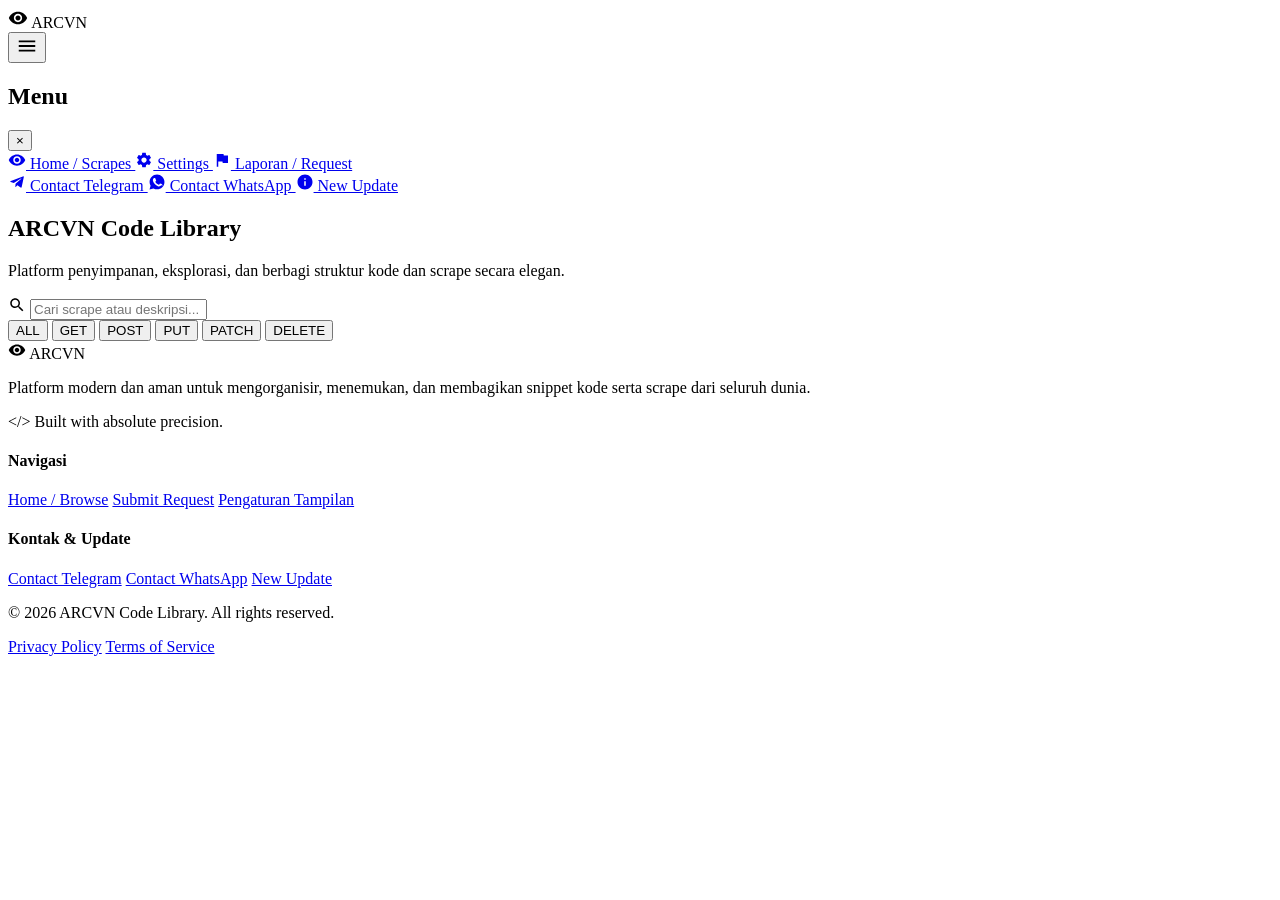
==== index.html @ c17dcb57 "Create index.html" ====
<!DOCTYPE html>
<html lang="id">
<head>
  <meta charset="UTF-8">
  <meta name="viewport" content="width=device-width, initial-scale=1.0">
  <title>ARCVN Code Library</title>
  
  <!-- Font Inter -->
  <link rel="preconnect" href="https://fonts.googleapis.com">
  <link rel="preconnect" href="https://fonts.gstatic.com" crossorigin>
  <link href="https://fonts.googleapis.com/css2?family=Inter:wght@400;500;600;700;800&display=swap" rel="stylesheet">
  
  <!-- CSS Utama -->
  <link rel="stylesheet" href="style.css">
</head>
<body>

  <!-- TOP HEADER / NAVBAR -->
  <header class="navbar">
    <div class="brand">
      <svg class="brand-icon" viewBox="0 0 24 24" width="20" height="20" fill="currentColor">
        <path d="M12 4.5C7 4.5 2.73 7.61 1 12c1.73 4.39 6 7.5 11 7.5s9.27-3.11 11-7.5c-1.73-4.39-6-7.5-11-7.5zM12 17c-2.76 0-5-2.24-5-5s2.24-5 5-5 5 2.24 5 5-2.24 5-5 5zm0-8c-1.66 0-3 1.34-3 3s1.34 3 3 3 3-1.34 3-3-1.34-3-3-3z"/>
      </svg>
      <span class="brand-title">ARCVN</span>
    </div>
    <button class="menu-toggle" id="openDrawer" aria-label="Open Menu">
      <svg viewBox="0 0 24 24" width="22" height="22" fill="currentColor">
        <path d="M3 18h18v-2H3v2zm0-5h18v-2H3v2zm0-7v2h18V6H3z"/>
      </svg>
    </button>
  </header>

  <!-- DRAWER OVERLAY & SIDEBAR MENU -->
  <div class="drawer-overlay" id="drawerOverlay"></div>
  <aside class="drawer" id="drawerMenu">
    <div class="drawer-header">
      <h2>Menu</h2>
      <button class="close-btn" id="closeDrawer">&times;</button>
    </div>
    <nav class="drawer-nav">
      <a href="index.html" class="drawer-link active">
        <svg viewBox="0 0 24 24" width="18" height="18" fill="currentColor"><path d="M12 4.5C7 4.5 2.73 7.61 1 12c1.73 4.39 6 7.5 11 7.5s9.27-3.11 11-7.5c-1.73-4.39-6-7.5-11-7.5zM12 17c-2.76 0-5-2.24-5-5s2.24-5 5-5 5 2.24 5 5-2.24 5-5 5zm0-8c-1.66 0-3 1.34-3 3s1.34 3 3 3 3-1.34 3-3-1.34-3-3-3z"/></svg>
        Home / Scrapes
      </a>
      <a href="#" class="drawer-link">
        <svg viewBox="0 0 24 24" width="18" height="18" fill="currentColor"><path d="M19.14 12.94c.04-.3.06-.61.06-.94 0-.32-.02-.64-.07-.94l2.03-1.58c.18-.14.23-.41.12-.61l-1.92-3.32c-.12-.22-.37-.29-.59-.22l-2.39.96c-.5-.38-1.03-.7-1.62-.94l-.36-2.54c-.04-.24-.24-.41-.48-.41h-3.84c-.24 0-.43.17-.47.41l-.36 2.54c-.59.24-1.13.57-1.62.94l-2.39-.96c-.22-.08-.47 0-.59.22L2.74 8.87c-.12.21-.08.47.12.61l2.03 1.58c-.05.3-.09.63-.09.94s.02.64.07.94l-2.03 1.58c-.18.14-.23.41-.12.61l1.92 3.32c.12.22.37.29.59.22l2.39-.96c.5.38 1.03.7 1.62.94l.36 2.54c.05.24.24.41.48.41h3.84c.24 0 .44-.17.47-.41l.36-2.54c.59-.24 1.13-.56 1.62-.94l2.39.96c.22.08.47 0 .59-.22l1.92-3.32c.12-.22.07-.47-.12-.61l-2.01-1.58zM12 15.5c-1.93 0-3.5-1.57-3.5-3.5s1.57-3.5 3.5-3.5 3.5 1.57 3.5 3.5-1.57 3.5-3.5 3.5z"/></svg>
        Settings
      </a>
      <a href="#" class="drawer-link">
        <svg viewBox="0 0 24 24" width="18" height="18" fill="currentColor"><path d="M14.4 6L14 4H5v17h2v-7h5.6l.4 2h7V6z"/></svg>
        Laporan / Request
      </a>

      <div class="drawer-divider"></div>

      <!-- CONTACT & UPDATE MENU -->
      <a href="https://t.me/your_telegram" target="_blank" class="drawer-link">
        <svg viewBox="0 0 24 24" width="18" height="18" fill="currentColor"><path d="M9.78 18.65l.28-4.2 7.68-6.92c.34-.31-.07-.46-.52-.19L7.74 13.3 3.64 12c-.88-.25-.89-.86.2-1.3l15.97-6.16c.73-.33 1.43.18 1.15 1.3l-2.72 12.81c-.19.91-.74 1.13-1.5.71L12.6 16.3l-1.99 1.93c-.23.23-.42.42-.83.42z"/></svg>
        Contact Telegram
      </a>
      <a href="https://wa.me/your_whatsapp" target="_blank" class="drawer-link">
        <svg viewBox="0 0 24 24" width="18" height="18" fill="currentColor"><path d="M12.04 2c-5.46 0-9.91 4.45-9.91 9.91 0 1.75.46 3.45 1.32 4.95L2.05 22l5.25-1.38c1.45.79 3.08 1.21 4.74 1.21 5.46 0 9.91-4.45 9.91-9.91 0-2.65-1.03-5.14-2.9-7.01A9.816 9.816 0 0 0 12.04 2zm5.84 14.09c-.25.7-.1.44-1.42 1.18-.87.49-2.02.82-3.32.32-3.13-1.21-5.18-4.39-5.34-4.6-.16-.21-1.28-1.7-1.28-3.24 0-1.54.8-2.3 1.09-2.61.29-.31.63-.39.84-.39.21 0 .42 0 .61.01.2.01.47-.08.73.55.27.65.91 2.23.99 2.39.08.16.13.35.03.56-.1.21-.16.34-.31.52-.16.18-.33.4-.47.54-.15.15-.31.31-.13.62.18.31.8 1.32 1.72 2.14 1.18 1.05 2.18 1.38 2.49 1.53.31.15.5.13.68-.08.18-.21.78-.91.99-1.22.21-.31.42-.26.71-.15.29.11 1.86.88 2.18 1.04.32.16.53.24.61.37.08.14.08.8-.17 1.5z"/></svg>
        Contact WhatsApp
      </a>
      
      <!-- PINDAH KE update.html -->
      <a href="update.html" class="drawer-btn-update">
        <svg viewBox="0 0 24 24" width="18" height="18" fill="currentColor"><path d="M12 2C6.48 2 2 6.48 2 12s4.48 10 10 10 10-4.48 10-10S17.52 2 12 2zm1 15h-2v-6h2v6zm0-8h-2V7h2v2z"/></svg>
        New Update
      </a>
    </nav>
  </aside>

  <!-- HERO CONTENT SECTION -->
  <main class="container">
    <section class="hero-section">
      <h1 class="hero-title">ARCVN Code Library</h1>
      <p class="hero-subtitle">
        Platform penyimpanan, eksplorasi, dan berbagi struktur kode dan scrape secara elegan.
      </p>
    </section>

    <!-- SEARCH & FILTER TABS -->
    <section class="search-filter-section">
      <div class="search-box">
        <svg class="search-icon" viewBox="0 0 24 24" width="18" height="18" fill="currentColor">
          <path d="M15.5 14h-.79l-.28-.27C15.41 12.59 16 11.11 16 9.5 16 5.91 13.09 3 9.5 3S3 5.91 3 9.5 5.91 16 9.5 16c1.61 0 3.09-.59 4.23-1.57l.27.28v.79l5 4.99L20.49 19l-4.99-5zm-6 0C7.01 14 5 11.99 5 9.5S7.01 5 9.5 5 14 7.01 14 9.5 11.99 14 9.5 14z"/>
        </svg>
        <input type="text" id="searchInput" placeholder="Cari scrape atau deskripsi..." autocomplete="off">
      </div>

      <!-- METHOD FILTER TABS -->
      <div class="filter-tabs" id="filterTabs">
        <button class="tab-btn active" data-method="ALL">ALL</button>
        <button class="tab-btn" data-method="GET">GET</button>
        <button class="tab-btn" data-method="POST">POST</button>
        <button class="tab-btn" data-method="PUT">PUT</button>
        <button class="tab-btn" data-method="PATCH">PATCH</button>
        <button class="tab-btn" data-method="DELETE">DELETE</button>
      </div>
    </section>

    <!-- CARD LIST CONTAINER -->
    <section class="cards-grid" id="cardsContainer">
      <!-- Kartu akan dimasukkan secara otomatis dari buttons.js -->
    </section>
  </main>

  <!-- FOOTER -->
  <footer class="footer">
    <div class="footer-brand">
      <svg viewBox="0 0 24 24" width="18" height="18" fill="currentColor"><path d="M12 4.5C7 4.5 2.73 7.61 1 12c1.73 4.39 6 7.5 11 7.5s9.27-3.11 11-7.5c-1.73-4.39-6-7.5-11-7.5zM12 17c-2.76 0-5-2.24-5-5s2.24-5 5-5 5 2.24 5 5-2.24 5-5 5zm0-8c-1.66 0-3 1.34-3 3s1.34 3 3 3 3-1.34 3-3-1.34-3-3-3z"/></svg>
      <span>ARCVN</span>
    </div>
    <p class="footer-desc">Platform modern dan aman untuk mengorganisir, menemukan, dan membagikan snippet kode serta scrape dari seluruh dunia.</p>
    <p class="footer-credit">&lt;/&gt; Built with absolute precision.</p>

    <div class="footer-links-group">
      <h4>Navigasi</h4>
      <a href="index.html">Home / Browse</a>
      <a href="#">Submit Request</a>
      <a href="#">Pengaturan Tampilan</a>
    </div>

    <div class="footer-links-group">
      <h4>Kontak & Update</h4>
      <a href="https://t.me/your_telegram" target="_blank">Contact Telegram</a>
      <a href="https://wa.me/your_whatsapp" target="_blank">Contact WhatsApp</a>
      <a href="update.html">New Update</a>
    </div>

    <div class="footer-bottom">
      <p>&copy; 2026 ARCVN Code Library. All rights reserved.</p>
      <div class="legal-links">
        <a href="#">Privacy Policy</a>
        <a href="#">Terms of Service</a>
      </div>
    </div>
  </footer>

  <!-- SCRIPT JAVASCRIPT & DATA -->
  <script src="buttons.js"></script>
  <script src="index.js"></script>
</body>
</html>
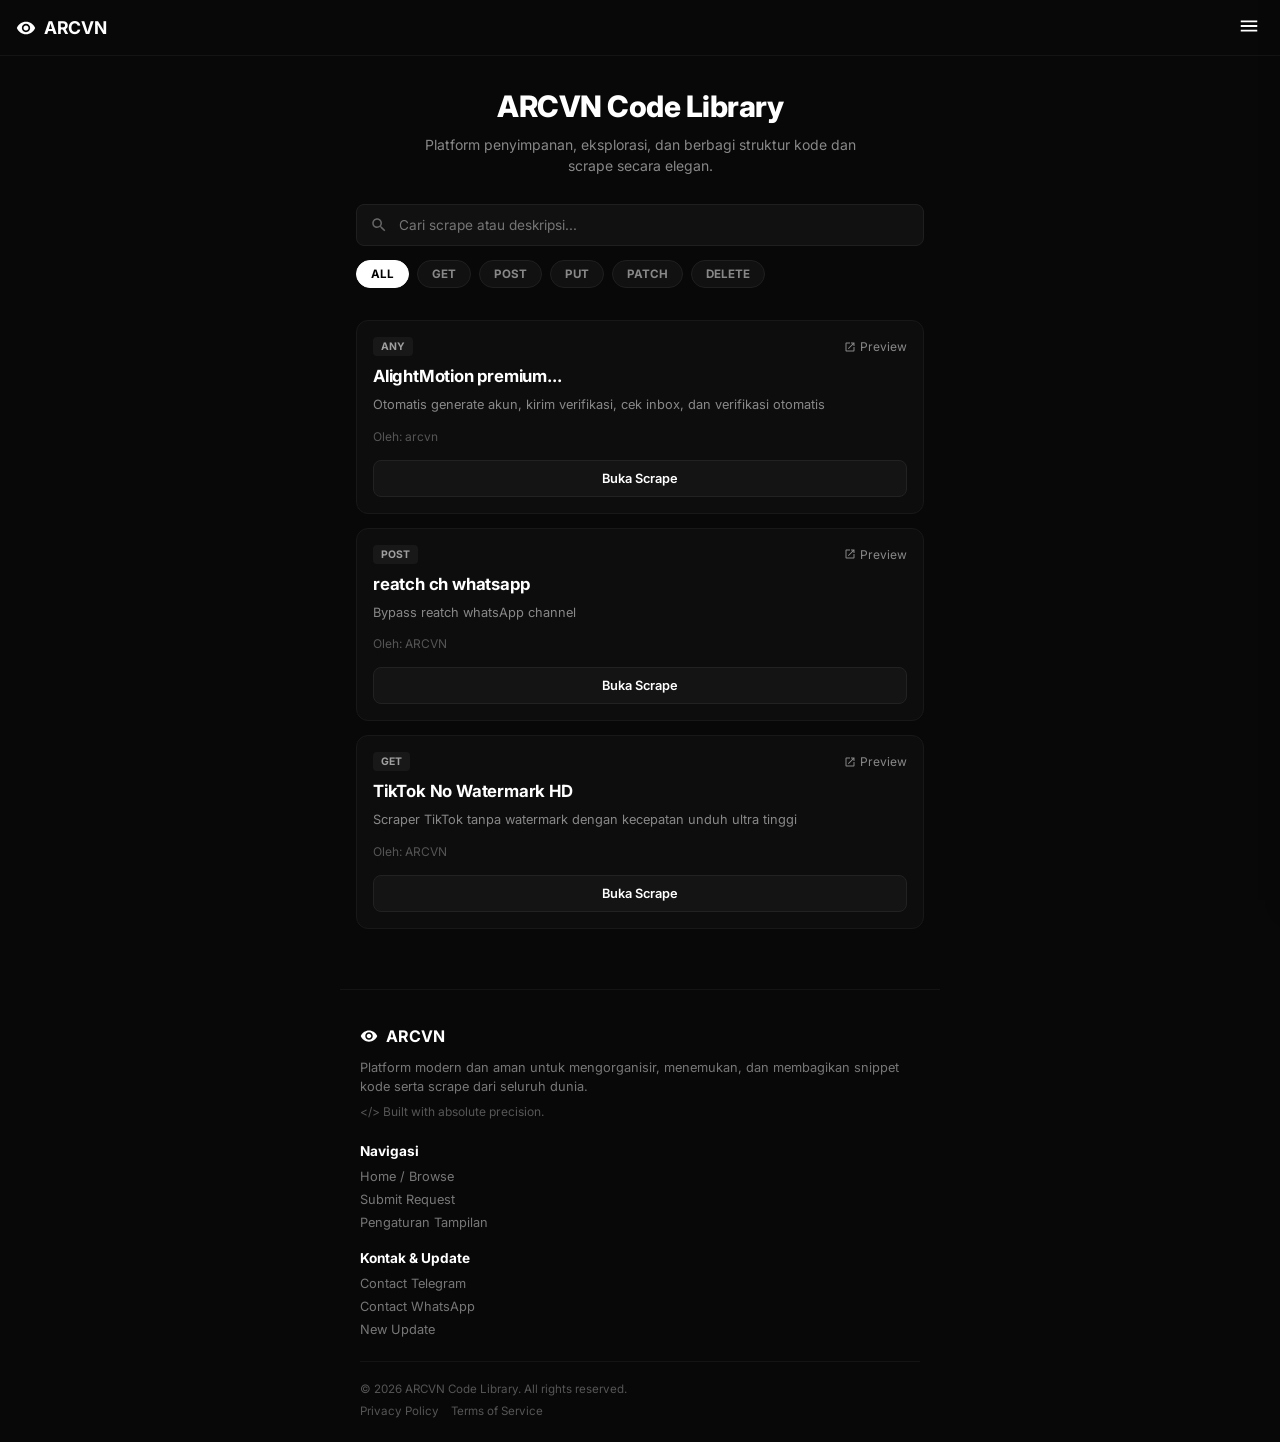
==== commit 59935e7c: "arcvn anjaj" ====
--- a/index.html
+++ b/index.html
@@ -124,8 +124,8 @@
 
     <div class="footer-links-group">
       <h4>Kontak & Update</h4>
-      <a href="https://t.me/your_telegram" target="_blank">Contact Telegram</a>
-      <a href="https://wa.me/your_whatsapp" target="_blank">Contact WhatsApp</a>
+      <a href="https://t.me/arcvn2" target="_blank">Contact Telegram</a>
+      <a href="https://wa.me/fck" target="_blank">Contact WhatsApp</a>
       <a href="update.html">New Update</a>
     </div>
 
--- a/style.css
+++ b/style.css
@@ -0,0 +1,427 @@
+/* ==========================================
+   GLOBAL RESET & FONTS
+   ========================================== */
+* {
+  margin: 0;
+  padding: 0;
+  box-sizing: border-box;
+  font-family: 'Inter', sans-serif;
+  -webkit-tap-highlight-color: transparent;
+}
+
+body {
+  background-color: #080808;
+  color: #ffffff;
+  min-height: 100vh;
+  display: flex;
+  flex-direction: column;
+}
+
+/* ==========================================
+   NAVBAR
+   ========================================== */
+.navbar {
+  height: 56px;
+  background-color: #080808;
+  display: flex;
+  justify-content: space-between;
+  align-items: center;
+  padding: 0 16px;
+  position: sticky;
+  top: 0;
+  z-index: 100;
+  border-bottom: 1px solid #141414;
+}
+
+.brand {
+  display: flex;
+  align-items: center;
+  gap: 8px;
+  font-weight: 700;
+  font-size: 1.1rem;
+  letter-spacing: -0.3px;
+}
+
+.menu-toggle {
+  background: transparent;
+  border: none;
+  color: #ffffff;
+  cursor: pointer;
+  padding: 4px;
+}
+
+/* ==========================================
+   DRAWER / SIDEBAR POP-UP
+   ========================================== */
+.drawer-overlay {
+  position: fixed;
+  inset: 0;
+  background: rgba(0, 0, 0, 0.6);
+  backdrop-filter: blur(4px);
+  opacity: 0;
+  visibility: hidden;
+  transition: all 0.25s ease;
+  z-index: 200;
+}
+
+.drawer-overlay.active {
+  opacity: 1;
+  visibility: visible;
+}
+
+.drawer {
+  position: fixed;
+  top: 0;
+  right: -300px;
+  width: 280px;
+  height: 100%;
+  background: #0d0d0d;
+  z-index: 201;
+  transition: right 0.3s cubic-bezier(0.4, 0, 0.2, 1);
+  padding: 20px;
+  display: flex;
+  flex-direction: column;
+  box-shadow: -5px 0 25px rgba(0, 0, 0, 0.8);
+}
+
+.drawer.active {
+  right: 0;
+}
+
+.drawer-header {
+  display: flex;
+  justify-content: space-between;
+  align-items: center;
+  margin-bottom: 24px;
+}
+
+.drawer-header h2 {
+  font-size: 1rem;
+  font-weight: 700;
+}
+
+.close-btn {
+  background: transparent;
+  border: none;
+  color: #888;
+  font-size: 1.5rem;
+  cursor: pointer;
+}
+
+.drawer-nav {
+  display: flex;
+  flex-direction: column;
+  gap: 12px;
+}
+
+.drawer-link {
+  display: flex;
+  align-items: center;
+  gap: 12px;
+  color: #a0a0a0;
+  text-decoration: none;
+  font-size: 0.875rem;
+  font-weight: 500;
+  padding: 8px 0;
+  transition: color 0.2s;
+}
+
+.drawer-link:hover, .drawer-link.active {
+  color: #ffffff;
+}
+
+.drawer-divider {
+  height: 1px;
+  background: #1c1c1c;
+  margin: 12px 0;
+}
+
+.drawer-btn-update {
+  display: flex;
+  align-items: center;
+  justify-content: center;
+  gap: 8px;
+  background: #ffffff;
+  color: #000000;
+  text-decoration: none;
+  padding: 10px;
+  border-radius: 8px;
+  font-weight: 600;
+  font-size: 0.875rem;
+  margin-top: 8px;
+  transition: opacity 0.2s;
+}
+
+.drawer-btn-update:hover {
+  opacity: 0.9;
+}
+
+/* ==========================================
+   MAIN HERO
+   ========================================== */
+.container {
+  max-width: 600px;
+  width: 100%;
+  margin: 0 auto;
+  padding: 32px 16px 20px 16px;
+  flex: 1;
+}
+
+.hero-section {
+  text-align: center;
+  margin-bottom: 28px;
+}
+
+.hero-title {
+  font-size: 1.85rem;
+  font-weight: 800;
+  letter-spacing: -0.5px;
+  margin-bottom: 10px;
+}
+
+.hero-subtitle {
+  font-size: 0.875rem;
+  color: #888888;
+  line-height: 1.5;
+  max-width: 440px;
+  margin: 0 auto;
+}
+
+/* ==========================================
+   SEARCH & FILTERS
+   ========================================== */
+.search-filter-section {
+  margin-bottom: 24px;
+}
+
+.search-box {
+  position: relative;
+  margin-bottom: 14px;
+}
+
+.search-icon {
+  position: absolute;
+  left: 14px;
+  top: 50%;
+  transform: translateY(-50%);
+  color: #666;
+}
+
+.search-box input {
+  width: 100%;
+  padding: 12px 14px 12px 42px;
+  background: #111111;
+  border: 1px solid #1f1f1f;
+  border-radius: 8px;
+  color: #ffffff;
+  font-size: 0.85rem;
+  outline: none;
+  transition: border 0.2s;
+}
+
+.search-box input:focus {
+  border-color: #333333;
+}
+
+/* Horizontal Filter Tabs */
+.filter-tabs {
+  display: flex;
+  gap: 8px;
+  overflow-x: auto;
+  padding-bottom: 8px;
+  scrollbar-width: none;
+}
+
+.filter-tabs::-webkit-scrollbar {
+  display: none;
+}
+
+.tab-btn {
+  background: #111111;
+  border: 1px solid #1f1f1f;
+  color: #888888;
+  padding: 6px 14px;
+  border-radius: 20px;
+  font-size: 0.725rem;
+  font-weight: 700;
+  cursor: pointer;
+  white-space: nowrap;
+  transition: all 0.2s;
+}
+
+.tab-btn.active {
+  background: #ffffff;
+  color: #000000;
+  border-color: #ffffff;
+}
+
+/* ==========================================
+   CARDS GRID & CARDS
+   ========================================== */
+.cards-grid {
+  display: flex;
+  flex-direction: column;
+  gap: 14px;
+}
+
+.scrape-card {
+  background: #0d0d0d;
+  border: 1px solid #181818;
+  border-radius: 12px;
+  padding: 16px;
+  display: flex;
+  flex-direction: column;
+  gap: 10px;
+  transition: border 0.2s;
+}
+
+.scrape-card:hover {
+  border-color: #2a2a2a;
+}
+
+.card-top {
+  display: flex;
+  justify-content: space-between;
+  align-items: center;
+}
+
+.badge-method {
+  background: #181818;
+  color: #a0a0a0;
+  font-size: 0.65rem;
+  font-weight: 700;
+  padding: 3px 8px;
+  border-radius: 4px;
+  text-transform: uppercase;
+}
+
+.btn-preview {
+  color: #888;
+  font-size: 0.75rem;
+  text-decoration: none;
+  display: flex;
+  align-items: center;
+  gap: 4px;
+}
+
+.btn-preview:hover {
+  color: #fff;
+}
+
+.card-title {
+  font-size: 1.05rem;
+  font-weight: 700;
+  color: #ffffff;
+  letter-spacing: -0.2px;
+}
+
+.card-desc {
+  font-size: 0.8rem;
+  color: #888888;
+  line-height: 1.45;
+}
+
+.card-author {
+  font-size: 0.75rem;
+  color: #555555;
+  margin-top: 4px;
+}
+
+.card-btn-action {
+  margin-top: 6px;
+  width: 100%;
+  padding: 10px;
+  background: #141414;
+  border: 1px solid #222222;
+  color: #ffffff;
+  border-radius: 8px;
+  font-weight: 600;
+  font-size: 0.8rem;
+  cursor: pointer;
+  text-align: center;
+  text-decoration: none;
+  display: block;
+  transition: background 0.2s;
+}
+
+.card-btn-action:hover {
+  background: #1f1f1f;
+}
+
+/* ==========================================
+   FOOTER
+   ========================================== */
+.footer {
+  background: #080808;
+  border-top: 1px solid #141414;
+  padding: 36px 20px 24px 20px;
+  margin-top: 40px;
+  max-width: 600px;
+  width: 100%;
+  margin-left: auto;
+  margin-right: auto;
+}
+
+.footer-brand {
+  display: flex;
+  align-items: center;
+  gap: 8px;
+  font-weight: 700;
+  font-size: 1rem;
+  margin-bottom: 12px;
+}
+
+.footer-desc {
+  font-size: 0.8rem;
+  color: #777;
+  line-height: 1.5;
+  margin-bottom: 8px;
+}
+
+.footer-credit {
+  font-size: 0.75rem;
+  color: #555;
+  margin-bottom: 24px;
+}
+
+.footer-links-group {
+  margin-bottom: 20px;
+}
+
+.footer-links-group h4 {
+  font-size: 0.85rem;
+  font-weight: 700;
+  margin-bottom: 10px;
+}
+
+.footer-links-group a {
+  display: block;
+  color: #777;
+  text-decoration: none;
+  font-size: 0.8rem;
+  margin-bottom: 8px;
+  transition: color 0.2s;
+}
+
+.footer-links-group a:hover {
+  color: #fff;
+}
+
+.footer-bottom {
+  border-top: 1px solid #141414;
+  padding-top: 20px;
+  margin-top: 24px;
+  font-size: 0.725rem;
+  color: #555;
+}
+
+.legal-links {
+  margin-top: 8px;
+  display: flex;
+  gap: 12px;
+}
+
+.legal-links a {
+  color: #555;
+  text-decoration: none;
+}
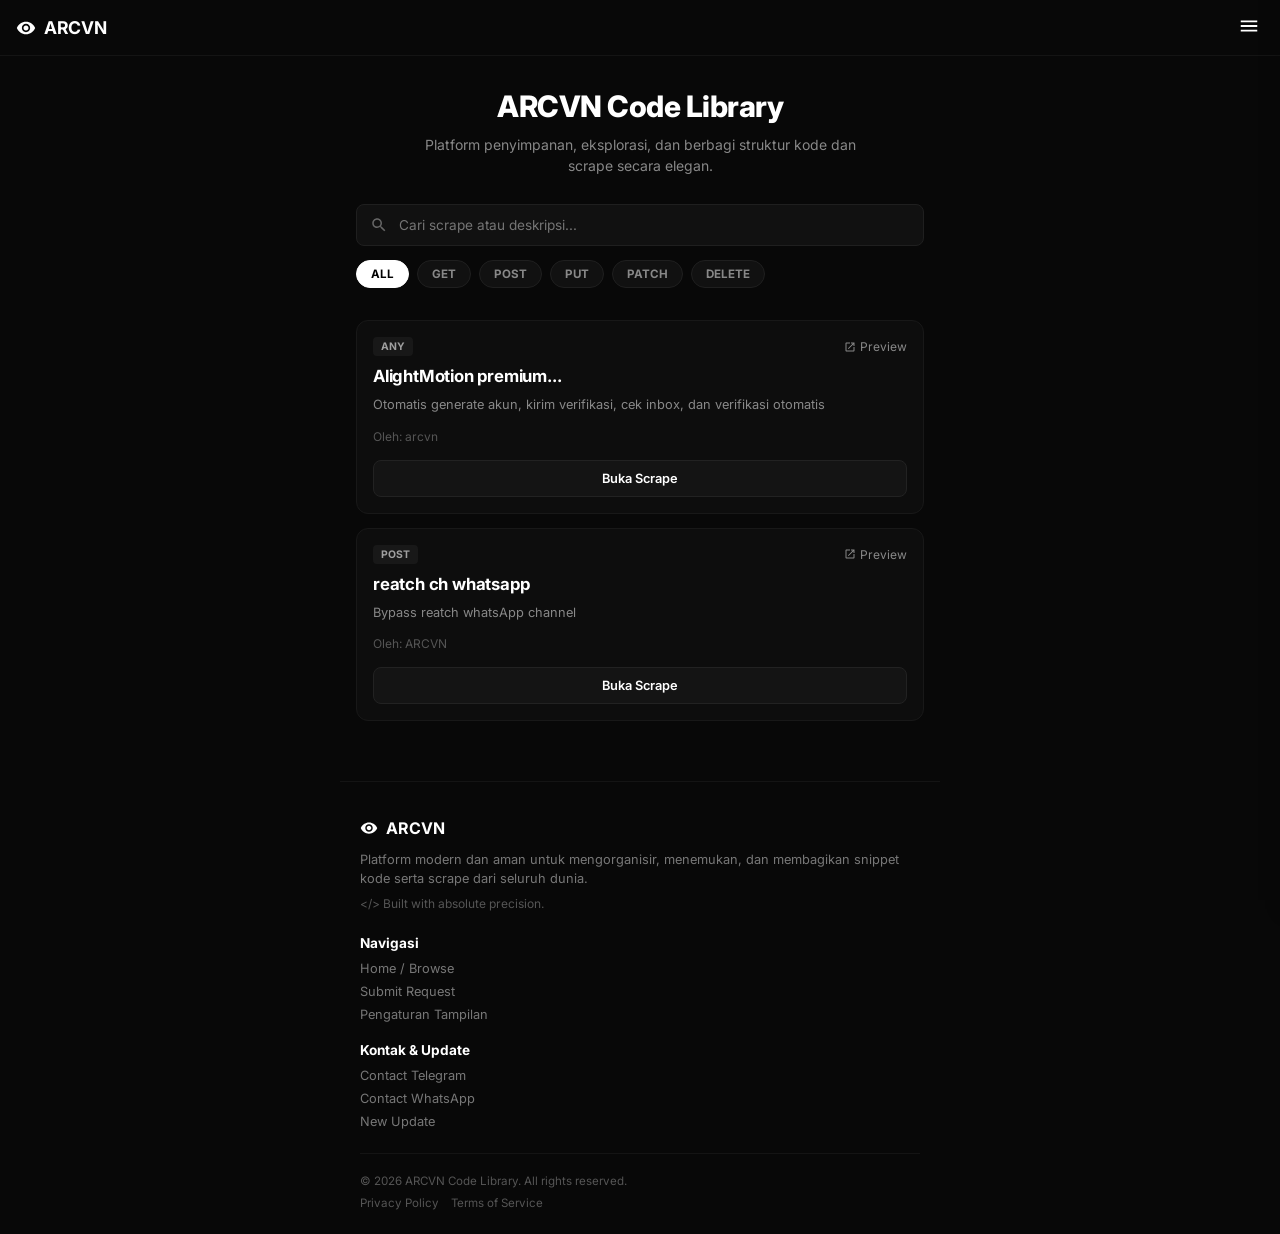
==== commit 952b1b16: "fck" ====
--- a/index.html
+++ b/index.html
@@ -54,11 +54,11 @@
       <div class="drawer-divider"></div>
 
       <!-- CONTACT & UPDATE MENU -->
-      <a href="https://t.me/your_telegram" target="_blank" class="drawer-link">
+      <a href="https://t.me/arcvn2" target="_blank" class="drawer-link">
         <svg viewBox="0 0 24 24" width="18" height="18" fill="currentColor"><path d="M9.78 18.65l.28-4.2 7.68-6.92c.34-.31-.07-.46-.52-.19L7.74 13.3 3.64 12c-.88-.25-.89-.86.2-1.3l15.97-6.16c.73-.33 1.43.18 1.15 1.3l-2.72 12.81c-.19.91-.74 1.13-1.5.71L12.6 16.3l-1.99 1.93c-.23.23-.42.42-.83.42z"/></svg>
         Contact Telegram
       </a>
-      <a href="https://wa.me/your_whatsapp" target="_blank" class="drawer-link">
+      <a href="https://wa.me/fck" target="_blank" class="drawer-link">
         <svg viewBox="0 0 24 24" width="18" height="18" fill="currentColor"><path d="M12.04 2c-5.46 0-9.91 4.45-9.91 9.91 0 1.75.46 3.45 1.32 4.95L2.05 22l5.25-1.38c1.45.79 3.08 1.21 4.74 1.21 5.46 0 9.91-4.45 9.91-9.91 0-2.65-1.03-5.14-2.9-7.01A9.816 9.816 0 0 0 12.04 2zm5.84 14.09c-.25.7-.1.44-1.42 1.18-.87.49-2.02.82-3.32.32-3.13-1.21-5.18-4.39-5.34-4.6-.16-.21-1.28-1.7-1.28-3.24 0-1.54.8-2.3 1.09-2.61.29-.31.63-.39.84-.39.21 0 .42 0 .61.01.2.01.47-.08.73.55.27.65.91 2.23.99 2.39.08.16.13.35.03.56-.1.21-.16.34-.31.52-.16.18-.33.4-.47.54-.15.15-.31.31-.13.62.18.31.8 1.32 1.72 2.14 1.18 1.05 2.18 1.38 2.49 1.53.31.15.5.13.68-.08.18-.21.78-.91.99-1.22.21-.31.42-.26.71-.15.29.11 1.86.88 2.18 1.04.32.16.53.24.61.37.08.14.08.8-.17 1.5z"/></svg>
         Contact WhatsApp
       </a>
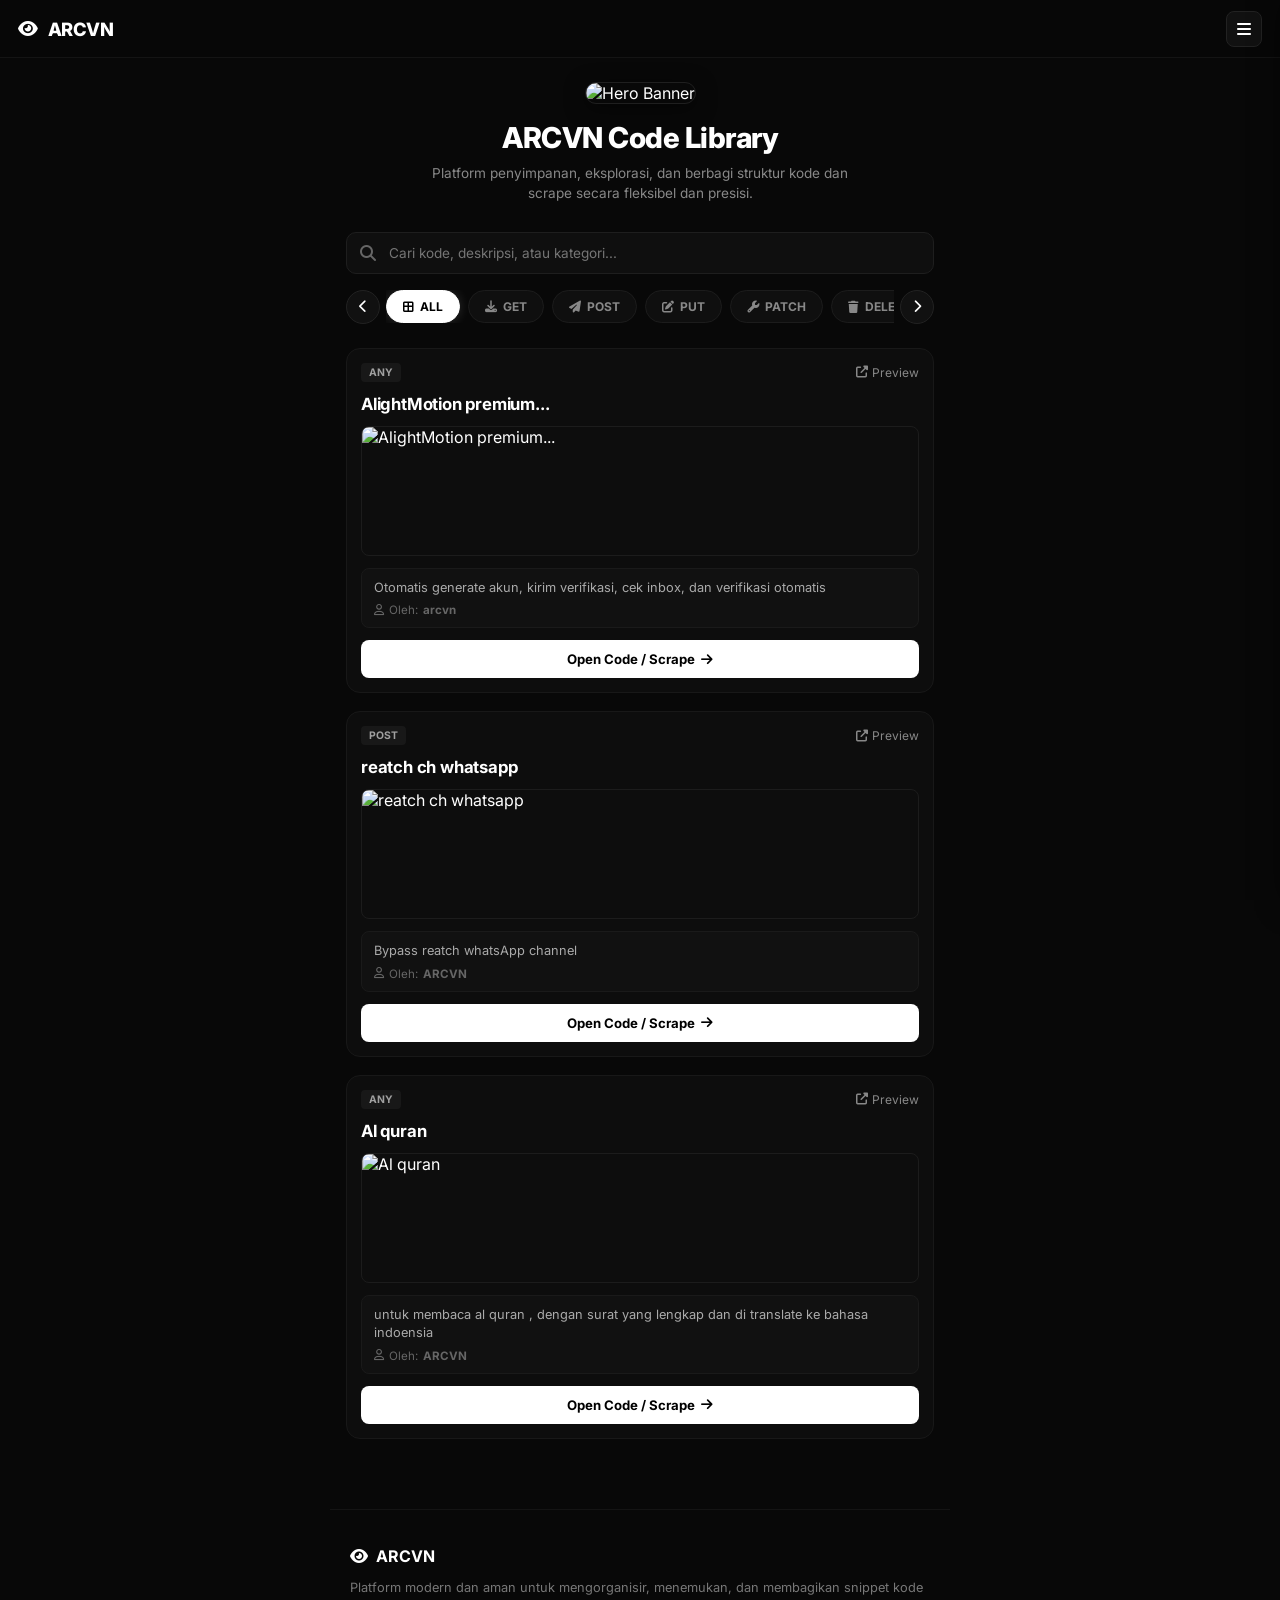
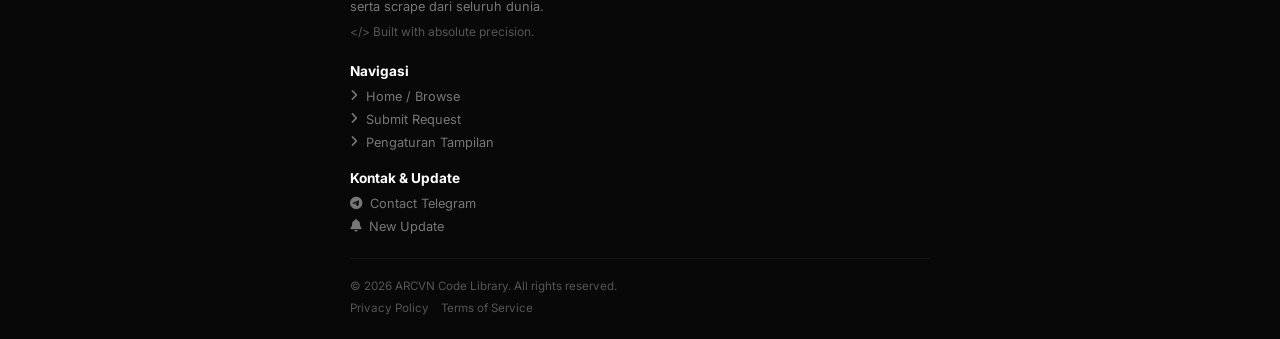
==== commit 2d31c935: "Update index.html" ====
--- a/index.html
+++ b/index.html
@@ -10,23 +10,605 @@
   <link rel="preconnect" href="https://fonts.gstatic.com" crossorigin>
   <link href="https://fonts.googleapis.com/css2?family=Inter:wght@400;500;600;700;800&display=swap" rel="stylesheet">
   
-  <!-- CSS Utama -->
-  <link rel="stylesheet" href="style.css">
+  <!-- Font Awesome 6 -->
+  <link rel="stylesheet" href="https://cdnjs.cloudflare.com/ajax/libs/font-awesome/6.4.0/css/all.min.css">
+
+  <style>
+    /* ==========================================
+       GLOBAL RESET & THEME CONFIG (SUPER DARK)
+       ========================================== */
+    * {
+      margin: 0;
+      padding: 0;
+      box-sizing: border-box;
+      font-family: 'Inter', sans-serif;
+      -webkit-tap-highlight-color: transparent;
+    }
+
+    body {
+      background-color: #080808;
+      color: #ffffff;
+      min-height: 100vh;
+      display: flex;
+      flex-direction: column;
+      overflow-x: hidden;
+    }
+
+    /* ==========================================
+       LOADING SCREEN (EYE ANIMATION)
+       ========================================== */
+    #loadingScreen {
+      position: fixed;
+      inset: 0;
+      background-color: #080808;
+      z-index: 9999;
+      display: flex;
+      flex-direction: column;
+      justify-content: center;
+      align-items: center;
+      transition: opacity 0.4s ease, visibility 0.4s ease;
+    }
+
+    .eye-loader {
+      font-size: 3.5rem;
+      color: #ffffff;
+      animation: pulseEye 1.2s infinite ease-in-out;
+    }
+
+    .loading-text {
+      margin-top: 16px;
+      font-size: 0.8rem;
+      letter-spacing: 2px;
+      color: #888888;
+      text-transform: uppercase;
+      font-weight: 700;
+    }
+
+    @keyframes pulseEye {
+      0% { transform: scale(0.9); opacity: 0.3; }
+      50% { transform: scale(1.15); opacity: 1; text-shadow: 0 0 20px rgba(255,255,255,0.7); }
+      100% { transform: scale(0.9); opacity: 0.3; }
+    }
+
+    /* ==========================================
+       NAVBAR
+       ========================================== */
+    .navbar {
+      height: 58px;
+      background-color: rgba(8, 8, 8, 0.85);
+      backdrop-filter: blur(12px);
+      display: flex;
+      justify-content: space-between;
+      align-items: center;
+      padding: 0 18px;
+      position: sticky;
+      top: 0;
+      z-index: 100;
+      border-bottom: 1px solid #141414;
+    }
+
+    .brand {
+      display: flex;
+      align-items: center;
+      gap: 10px;
+      font-weight: 800;
+      font-size: 1.15rem;
+      letter-spacing: -0.4px;
+    }
+
+    .brand-icon {
+      font-size: 1.1rem;
+      color: #ffffff;
+    }
+
+    .menu-toggle {
+      background: #111;
+      border: 1px solid #222;
+      color: #ffffff;
+      cursor: pointer;
+      width: 36px;
+      height: 36px;
+      border-radius: 8px;
+      display: flex;
+      align-items: center;
+      justify-content: center;
+      font-size: 1rem;
+      transition: background 0.2s;
+    }
+
+    .menu-toggle:hover {
+      background: #1a1a1a;
+    }
+
+    /* ==========================================
+       DRAWER / SIDEBAR POP-UP
+       ========================================== */
+    .drawer-overlay {
+      position: fixed;
+      inset: 0;
+      background: rgba(0, 0, 0, 0.75);
+      backdrop-filter: blur(4px);
+      opacity: 0;
+      visibility: hidden;
+      transition: all 0.25s ease;
+      z-index: 200;
+    }
+
+    .drawer-overlay.active {
+      opacity: 1;
+      visibility: visible;
+    }
+
+    .drawer {
+      position: fixed;
+      top: 0;
+      right: -300px;
+      width: 280px;
+      height: 100%;
+      background: #0c0c0c;
+      z-index: 201;
+      transition: right 0.3s cubic-bezier(0.4, 0, 0.2, 1);
+      padding: 24px 20px;
+      display: flex;
+      flex-direction: column;
+      box-shadow: -10px 0 30px rgba(0, 0, 0, 0.9);
+      border-left: 1px solid #1a1a1a;
+    }
+
+    .drawer.active {
+      right: 0;
+    }
+
+    .drawer-header {
+      display: flex;
+      justify-content: space-between;
+      align-items: center;
+      margin-bottom: 24px;
+    }
+
+    .drawer-header h2 {
+      font-size: 1.05rem;
+      font-weight: 700;
+    }
+
+    .close-btn {
+      background: transparent;
+      border: none;
+      color: #888;
+      font-size: 1.3rem;
+      cursor: pointer;
+    }
+
+    .drawer-nav {
+      display: flex;
+      flex-direction: column;
+      gap: 10px;
+    }
+
+    .drawer-link {
+      display: flex;
+      align-items: center;
+      gap: 12px;
+      color: #a0a0a0;
+      text-decoration: none;
+      font-size: 0.875rem;
+      font-weight: 500;
+      padding: 10px 12px;
+      border-radius: 8px;
+      transition: all 0.2s;
+    }
+
+    .drawer-link i {
+      width: 18px;
+      text-align: center;
+    }
+
+    .drawer-link:hover, .drawer-link.active {
+      color: #ffffff;
+      background: #151515;
+    }
+
+    .drawer-divider {
+      height: 1px;
+      background: #181818;
+      margin: 12px 0;
+    }
+
+    .drawer-btn-update {
+      display: flex;
+      align-items: center;
+      justify-content: center;
+      gap: 8px;
+      background: #ffffff;
+      color: #000000;
+      text-decoration: none;
+      padding: 11px;
+      border-radius: 8px;
+      font-weight: 700;
+      font-size: 0.85rem;
+      margin-top: 8px;
+      transition: opacity 0.2s;
+    }
+
+    .drawer-btn-update:hover {
+      opacity: 0.9;
+    }
+
+    /* ==========================================
+       MAIN HERO SECTION
+       ========================================== */
+    .container {
+      max-width: 620px;
+      width: 100%;
+      margin: 0 auto;
+      padding: 24px 16px 30px 16px;
+      flex: 1;
+    }
+
+    .hero-section {
+      text-align: center;
+      margin-bottom: 28px;
+    }
+
+    .hero-jpg-banner {
+      width: 100%;
+      max-height: 140px;
+      object-fit: cover;
+      border-radius: 14px;
+      margin-bottom: 16px;
+      border: 1px solid #1f1f1f;
+      box-shadow: 0 4px 20px rgba(0, 0, 0, 0.5);
+    }
+
+    .hero-title {
+      font-size: 1.8rem;
+      font-weight: 800;
+      letter-spacing: -0.5px;
+      margin-bottom: 8px;
+    }
+
+    .hero-subtitle {
+      font-size: 0.85rem;
+      color: #888888;
+      line-height: 1.5;
+      max-width: 460px;
+      margin: 0 auto;
+    }
+
+    /* ==========================================
+       SEARCH & BUTTON GESER (< DAN >)
+       ========================================== */
+    .search-filter-section {
+      margin-bottom: 24px;
+    }
+
+    .search-box {
+      position: relative;
+      margin-bottom: 16px;
+    }
+
+    .search-icon {
+      position: absolute;
+      left: 14px;
+      top: 50%;
+      transform: translateY(-50%);
+      color: #666;
+    }
+
+    .search-box input {
+      width: 100%;
+      padding: 12px 14px 12px 42px;
+      background: #0f0f0f;
+      border: 1px solid #1e1e1e;
+      border-radius: 10px;
+      color: #ffffff;
+      font-size: 0.85rem;
+      outline: none;
+      transition: border 0.2s;
+    }
+
+    .search-box input:focus {
+      border-color: #333333;
+    }
+
+    /* Slider Container Tombol Geser < dan > */
+    .slider-container {
+      display: flex;
+      align-items: center;
+      gap: 6px;
+      position: relative;
+    }
+
+    .nav-arrow {
+      background: #111111;
+      border: 1px solid #222222;
+      color: #ffffff;
+      width: 34px;
+      height: 34px;
+      border-radius: 50%;
+      display: flex;
+      align-items: center;
+      justify-content: center;
+      cursor: pointer;
+      flex-shrink: 0;
+      transition: all 0.2s;
+    }
+
+    .nav-arrow:hover {
+      background: #222;
+      border-color: #444;
+    }
+
+    .filter-tabs-wrapper {
+      width: 100%;
+      overflow-x: auto;
+      scrollbar-width: none;
+      scroll-behavior: smooth;
+    }
+
+    .filter-tabs-wrapper::-webkit-scrollbar {
+      display: none;
+    }
+
+    .filter-tabs {
+      display: inline-flex;
+      gap: 8px;
+      white-space: nowrap;
+    }
+
+    .tab-btn {
+      background: #0f0f0f;
+      border: 1px solid #1c1c1c;
+      color: #888888;
+      padding: 8px 16px;
+      border-radius: 20px;
+      font-size: 0.75rem;
+      font-weight: 700;
+      cursor: pointer;
+      white-space: nowrap;
+      transition: all 0.2s ease;
+      display: flex;
+      align-items: center;
+      gap: 6px;
+    }
+
+    .tab-btn.active {
+      background: #ffffff;
+      color: #000000;
+      border-color: #ffffff;
+      box-shadow: 0 0 12px rgba(255, 255, 255, 0.15);
+    }
+
+    /* ==========================================
+       SCRAPE CARDS GRID (URUTAN SUPER KOMPLEKS)
+       ========================================== */
+    .cards-grid {
+      display: flex;
+      flex-direction: column;
+      gap: 18px;
+    }
+
+    .scrape-card {
+      background: #0d0d0d;
+      border: 1px solid #181818;
+      border-radius: 14px;
+      padding: 14px;
+      display: flex;
+      flex-direction: column;
+      gap: 12px;
+      transition: border 0.2s;
+      overflow: hidden;
+    }
+
+    .scrape-card:hover {
+      border-color: #282828;
+    }
+
+    /* 1. KARTU TOP: METHOD & PREVIEW */
+    .card-top {
+      display: flex;
+      justify-content: space-between;
+      align-items: center;
+    }
+
+    .badge-group {
+      display: flex;
+      gap: 6px;
+      align-items: center;
+    }
+
+    .badge-method {
+      background: #181818;
+      color: #a0a0a0;
+      font-size: 0.65rem;
+      font-weight: 700;
+      padding: 3px 8px;
+      border-radius: 4px;
+      text-transform: uppercase;
+    }
+
+    .badge-category {
+      background: #141414;
+      border: 1px solid #222;
+      color: #777;
+      font-size: 0.65rem;
+      font-weight: 600;
+      padding: 2px 8px;
+      border-radius: 4px;
+    }
+
+    .btn-preview {
+      color: #888;
+      font-size: 0.75rem;
+      text-decoration: none;
+      display: flex;
+      align-items: center;
+      gap: 4px;
+    }
+
+    .btn-preview:hover {
+      color: #fff;
+    }
+
+    .card-title {
+      font-size: 1.05rem;
+      font-weight: 700;
+      color: #ffffff;
+      letter-spacing: -0.2px;
+    }
+
+    /* 2. GAMBAR JPG DI ATAS PENJELASAN */
+    .card-jpg-cover {
+      width: 100%;
+      height: 130px;
+      object-fit: cover;
+      border-radius: 8px;
+      border: 1px solid #1c1c1c;
+    }
+
+    /* 3. PENJELASAN / DESKRIPSI (DI ATAS TOMBOL OPEN) */
+    .card-desc-box {
+      background: #111111;
+      border: 1px solid #1a1a1a;
+      padding: 10px 12px;
+      border-radius: 8px;
+    }
+
+    .card-desc {
+      font-size: 0.8rem;
+      color: #aaaaaa;
+      line-height: 1.45;
+    }
+
+    .card-author {
+      font-size: 0.725rem;
+      color: #666666;
+      margin-top: 6px;
+      display: flex;
+      align-items: center;
+      gap: 5px;
+    }
+
+    /* 4. TOMBOL OPEN DI PALING BATAWAH PENJELASAN */
+    .card-btn-action {
+      width: 100%;
+      padding: 11px;
+      background: #ffffff;
+      color: #000000;
+      border-radius: 8px;
+      font-weight: 700;
+      font-size: 0.825rem;
+      cursor: pointer;
+      text-align: center;
+      text-decoration: none;
+      display: flex;
+      align-items: center;
+      justify-content: center;
+      gap: 6px;
+      transition: opacity 0.2s;
+    }
+
+    .card-btn-action:hover {
+      opacity: 0.9;
+    }
+
+    /* ==========================================
+       FOOTER
+       ========================================== */
+    .footer {
+      background: #080808;
+      border-top: 1px solid #141414;
+      padding: 36px 20px 24px 20px;
+      margin-top: 40px;
+      max-width: 620px;
+      width: 100%;
+      margin-left: auto;
+      margin-right: auto;
+    }
+
+    .footer-brand {
+      display: flex;
+      align-items: center;
+      gap: 8px;
+      font-weight: 700;
+      font-size: 1rem;
+      margin-bottom: 12px;
+    }
+
+    .footer-desc {
+      font-size: 0.8rem;
+      color: #777;
+      line-height: 1.5;
+      margin-bottom: 8px;
+    }
+
+    .footer-credit {
+      font-size: 0.75rem;
+      color: #555;
+      margin-bottom: 24px;
+    }
+
+    .footer-links-group {
+      margin-bottom: 20px;
+    }
+
+    .footer-links-group h4 {
+      font-size: 0.85rem;
+      font-weight: 700;
+      margin-bottom: 10px;
+    }
+
+    .footer-links-group a {
+      display: flex;
+      align-items: center;
+      gap: 8px;
+      color: #777;
+      text-decoration: none;
+      font-size: 0.8rem;
+      margin-bottom: 8px;
+      transition: color 0.2s;
+    }
+
+    .footer-links-group a:hover {
+      color: #fff;
+    }
+
+    .footer-bottom {
+      border-top: 1px solid #141414;
+      padding-top: 20px;
+      margin-top: 24px;
+      font-size: 0.725rem;
+      color: #555;
+    }
+
+    .legal-links {
+      margin-top: 8px;
+      display: flex;
+      gap: 12px;
+    }
+
+    .legal-links a {
+      color: #555;
+      text-decoration: none;
+    }
+  </style>
 </head>
 <body>
+
+  <!-- LOADING OVERLAY ANIMATED EYE -->
+  <div id="loadingScreen">
+    <i class="fas fa-eye eye-loader"></i>
+    <span class="loading-text">Memuat ARCVN...</span>
+  </div>
 
   <!-- TOP HEADER / NAVBAR -->
   <header class="navbar">
     <div class="brand">
-      <svg class="brand-icon" viewBox="0 0 24 24" width="20" height="20" fill="currentColor">
-        <path d="M12 4.5C7 4.5 2.73 7.61 1 12c1.73 4.39 6 7.5 11 7.5s9.27-3.11 11-7.5c-1.73-4.39-6-7.5-11-7.5zM12 17c-2.76 0-5-2.24-5-5s2.24-5 5-5 5 2.24 5 5-2.24 5-5 5zm0-8c-1.66 0-3 1.34-3 3s1.34 3 3 3 3-1.34 3-3-1.34-3-3-3z"/>
-      </svg>
+      <i class="fas fa-eye brand-icon"></i>
       <span class="brand-title">ARCVN</span>
     </div>
     <button class="menu-toggle" id="openDrawer" aria-label="Open Menu">
-      <svg viewBox="0 0 24 24" width="22" height="22" fill="currentColor">
-        <path d="M3 18h18v-2H3v2zm0-5h18v-2H3v2zm0-7v2h18V6H3z"/>
-      </svg>
+      <i class="fas fa-bars"></i>
     </button>
   </header>
 
@@ -34,39 +616,30 @@
   <div class="drawer-overlay" id="drawerOverlay"></div>
   <aside class="drawer" id="drawerMenu">
     <div class="drawer-header">
-      <h2>Menu</h2>
+      <h2>Menu Navigasi</h2>
       <button class="close-btn" id="closeDrawer">&times;</button>
     </div>
     <nav class="drawer-nav">
       <a href="index.html" class="drawer-link active">
-        <svg viewBox="0 0 24 24" width="18" height="18" fill="currentColor"><path d="M12 4.5C7 4.5 2.73 7.61 1 12c1.73 4.39 6 7.5 11 7.5s9.27-3.11 11-7.5c-1.73-4.39-6-7.5-11-7.5zM12 17c-2.76 0-5-2.24-5-5s2.24-5 5-5 5 2.24 5 5-2.24 5-5 5zm0-8c-1.66 0-3 1.34-3 3s1.34 3 3 3 3-1.34 3-3-1.34-3-3-3z"/></svg>
-        Home / Scrapes
+        <i class="fas fa-eye"></i> Home / Scrapes
       </a>
       <a href="#" class="drawer-link">
-        <svg viewBox="0 0 24 24" width="18" height="18" fill="currentColor"><path d="M19.14 12.94c.04-.3.06-.61.06-.94 0-.32-.02-.64-.07-.94l2.03-1.58c.18-.14.23-.41.12-.61l-1.92-3.32c-.12-.22-.37-.29-.59-.22l-2.39.96c-.5-.38-1.03-.7-1.62-.94l-.36-2.54c-.04-.24-.24-.41-.48-.41h-3.84c-.24 0-.43.17-.47.41l-.36 2.54c-.59.24-1.13.57-1.62.94l-2.39-.96c-.22-.08-.47 0-.59.22L2.74 8.87c-.12.21-.08.47.12.61l2.03 1.58c-.05.3-.09.63-.09.94s.02.64.07.94l-2.03 1.58c-.18.14-.23.41-.12.61l1.92 3.32c.12.22.37.29.59.22l2.39-.96c.5.38 1.03.7 1.62.94l.36 2.54c.05.24.24.41.48.41h3.84c.24 0 .44-.17.47-.41l.36-2.54c.59-.24 1.13-.56 1.62-.94l2.39.96c.22.08.47 0 .59-.22l1.92-3.32c.12-.22.07-.47-.12-.61l-2.01-1.58zM12 15.5c-1.93 0-3.5-1.57-3.5-3.5s1.57-3.5 3.5-3.5 3.5 1.57 3.5 3.5-1.57 3.5-3.5 3.5z"/></svg>
-        Settings
+        <i class="fas fa-sliders-h"></i> Pengaturan
       </a>
       <a href="#" class="drawer-link">
-        <svg viewBox="0 0 24 24" width="18" height="18" fill="currentColor"><path d="M14.4 6L14 4H5v17h2v-7h5.6l.4 2h7V6z"/></svg>
-        Laporan / Request
+        <i class="fas fa-paper-plane"></i> Laporan / Request
       </a>
 
       <div class="drawer-divider"></div>
 
-      <!-- CONTACT & UPDATE MENU -->
+      <!-- HANYA TELEGRAM -->
       <a href="https://t.me/arcvn2" target="_blank" class="drawer-link">
-        <svg viewBox="0 0 24 24" width="18" height="18" fill="currentColor"><path d="M9.78 18.65l.28-4.2 7.68-6.92c.34-.31-.07-.46-.52-.19L7.74 13.3 3.64 12c-.88-.25-.89-.86.2-1.3l15.97-6.16c.73-.33 1.43.18 1.15 1.3l-2.72 12.81c-.19.91-.74 1.13-1.5.71L12.6 16.3l-1.99 1.93c-.23.23-.42.42-.83.42z"/></svg>
-        Contact Telegram
-      </a>
-      <a href="https://wa.me/fck" target="_blank" class="drawer-link">
-        <svg viewBox="0 0 24 24" width="18" height="18" fill="currentColor"><path d="M12.04 2c-5.46 0-9.91 4.45-9.91 9.91 0 1.75.46 3.45 1.32 4.95L2.05 22l5.25-1.38c1.45.79 3.08 1.21 4.74 1.21 5.46 0 9.91-4.45 9.91-9.91 0-2.65-1.03-5.14-2.9-7.01A9.816 9.816 0 0 0 12.04 2zm5.84 14.09c-.25.7-.1.44-1.42 1.18-.87.49-2.02.82-3.32.32-3.13-1.21-5.18-4.39-5.34-4.6-.16-.21-1.28-1.7-1.28-3.24 0-1.54.8-2.3 1.09-2.61.29-.31.63-.39.84-.39.21 0 .42 0 .61.01.2.01.47-.08.73.55.27.65.91 2.23.99 2.39.08.16.13.35.03.56-.1.21-.16.34-.31.52-.16.18-.33.4-.47.54-.15.15-.31.31-.13.62.18.31.8 1.32 1.72 2.14 1.18 1.05 2.18 1.38 2.49 1.53.31.15.5.13.68-.08.18-.21.78-.91.99-1.22.21-.31.42-.26.71-.15.29.11 1.86.88 2.18 1.04.32.16.53.24.61.37.08.14.08.8-.17 1.5z"/></svg>
-        Contact WhatsApp
+        <i class="fab fa-telegram-plane"></i> Contact Telegram
       </a>
       
       <!-- PINDAH KE update.html -->
       <a href="update.html" class="drawer-btn-update">
-        <svg viewBox="0 0 24 24" width="18" height="18" fill="currentColor"><path d="M12 2C6.48 2 2 6.48 2 12s4.48 10 10 10 10-4.48 10-10S17.52 2 12 2zm1 15h-2v-6h2v6zm0-8h-2V7h2v2z"/></svg>
-        New Update
+        <i class="fas fa-fire"></i> New Update
       </a>
     </nav>
   </aside>
@@ -74,42 +647,55 @@
   <!-- HERO CONTENT SECTION -->
   <main class="container">
     <section class="hero-section">
+      <!-- JPG GAMBAR DI ATAS PENJELASAN UTAMA -->
+      <img src="https://images.unsplash.com/photo-1550745165-9bc0b252726f?auto=format&fit=crop&w=800&q=80" alt="Hero Banner" class="hero-jpg-banner">
+      
       <h1 class="hero-title">ARCVN Code Library</h1>
       <p class="hero-subtitle">
-        Platform penyimpanan, eksplorasi, dan berbagi struktur kode dan scrape secara elegan.
+        Platform penyimpanan, eksplorasi, dan berbagi struktur kode dan scrape secara fleksibel dan presisi.
       </p>
     </section>
 
-    <!-- SEARCH & FILTER TABS -->
+    <!-- SEARCH & FILTER SLIDER (BUTTON GESER < DAN >) -->
     <section class="search-filter-section">
       <div class="search-box">
-        <svg class="search-icon" viewBox="0 0 24 24" width="18" height="18" fill="currentColor">
-          <path d="M15.5 14h-.79l-.28-.27C15.41 12.59 16 11.11 16 9.5 16 5.91 13.09 3 9.5 3S3 5.91 3 9.5 5.91 16 9.5 16c1.61 0 3.09-.59 4.23-1.57l.27.28v.79l5 4.99L20.49 19l-4.99-5zm-6 0C7.01 14 5 11.99 5 9.5S7.01 5 9.5 5 14 7.01 14 9.5 11.99 14 9.5 14z"/>
-        </svg>
-        <input type="text" id="searchInput" placeholder="Cari scrape atau deskripsi..." autocomplete="off">
+        <i class="fas fa-search search-icon"></i>
+        <input type="text" id="searchInput" placeholder="Cari kode, deskripsi, atau kategori..." autocomplete="off">
       </div>
 
-      <!-- METHOD FILTER TABS -->
-      <div class="filter-tabs" id="filterTabs">
-        <button class="tab-btn active" data-method="ALL">ALL</button>
-        <button class="tab-btn" data-method="GET">GET</button>
-        <button class="tab-btn" data-method="POST">POST</button>
-        <button class="tab-btn" data-method="PUT">PUT</button>
-        <button class="tab-btn" data-method="PATCH">PATCH</button>
-        <button class="tab-btn" data-method="DELETE">DELETE</button>
+      <!-- SLIDER GESER DENGAN TOMBOL NAVIGASI KIRI/KANAN -->
+      <div class="slider-container">
+        <button class="nav-arrow" id="slideLeft" aria-label="Geser Kiri">
+          <i class="fas fa-chevron-left"></i>
+        </button>
+        
+        <div class="filter-tabs-wrapper" id="sliderWrapper">
+          <div class="filter-tabs" id="filterTabs">
+            <button class="tab-btn active" data-method="ALL"><i class="fas fa-border-all"></i> ALL</button>
+            <button class="tab-btn" data-method="GET"><i class="fas fa-download"></i> GET</button>
+            <button class="tab-btn" data-method="POST"><i class="fas fa-paper-plane"></i> POST</button>
+            <button class="tab-btn" data-method="PUT"><i class="fas fa-edit"></i> PUT</button>
+            <button class="tab-btn" data-method="PATCH"><i class="fas fa-wrench"></i> PATCH</button>
+            <button class="tab-btn" data-method="DELETE"><i class="fas fa-trash"></i> DELETE</button>
+          </div>
+        </div>
+
+        <button class="nav-arrow" id="slideRight" aria-label="Geser Kanan">
+          <i class="fas fa-chevron-right"></i>
+        </button>
       </div>
     </section>
 
     <!-- CARD LIST CONTAINER -->
     <section class="cards-grid" id="cardsContainer">
-      <!-- Kartu akan dimasukkan secara otomatis dari buttons.js -->
+      <!-- Render otomatis oleh JS dari buttons.js -->
     </section>
   </main>
 
   <!-- FOOTER -->
   <footer class="footer">
     <div class="footer-brand">
-      <svg viewBox="0 0 24 24" width="18" height="18" fill="currentColor"><path d="M12 4.5C7 4.5 2.73 7.61 1 12c1.73 4.39 6 7.5 11 7.5s9.27-3.11 11-7.5c-1.73-4.39-6-7.5-11-7.5zM12 17c-2.76 0-5-2.24-5-5s2.24-5 5-5 5 2.24 5 5-2.24 5-5 5zm0-8c-1.66 0-3 1.34-3 3s1.34 3 3 3 3-1.34 3-3-1.34-3-3-3z"/></svg>
+      <i class="fas fa-eye"></i>
       <span>ARCVN</span>
     </div>
     <p class="footer-desc">Platform modern dan aman untuk mengorganisir, menemukan, dan membagikan snippet kode serta scrape dari seluruh dunia.</p>
@@ -117,16 +703,15 @@
 
     <div class="footer-links-group">
       <h4>Navigasi</h4>
-      <a href="index.html">Home / Browse</a>
-      <a href="#">Submit Request</a>
-      <a href="#">Pengaturan Tampilan</a>
+      <a href="index.html"><i class="fas fa-angle-right"></i> Home / Browse</a>
+      <a href="#"><i class="fas fa-angle-right"></i> Submit Request</a>
+      <a href="#"><i class="fas fa-angle-right"></i> Pengaturan Tampilan</a>
     </div>
 
     <div class="footer-links-group">
       <h4>Kontak & Update</h4>
-      <a href="https://t.me/arcvn2" target="_blank">Contact Telegram</a>
-      <a href="https://wa.me/fck" target="_blank">Contact WhatsApp</a>
-      <a href="update.html">New Update</a>
+      <a href="https://t.me/arcvn2" target="_blank"><i class="fab fa-telegram-plane"></i> Contact Telegram</a>
+      <a href="update.html"><i class="fas fa-bell"></i> New Update</a>
     </div>
 
     <div class="footer-bottom">
@@ -138,8 +723,150 @@
     </div>
   </footer>
 
-  <!-- SCRIPT JAVASCRIPT & DATA -->
+  <!-- INTEGRASI DATABASE BUTTONS.JS EKSTERNAL -->
   <script src="buttons.js"></script>
-  <script src="index.js"></script>
+
+  <!-- LOGIC UTAMA JAVASCRIPT -->
+  <script>
+    document.addEventListener('DOMContentLoaded', () => {
+      // 1. HIDE LOADING SCREEN
+      const loadingScreen = document.getElementById('loadingScreen');
+      setTimeout(() => {
+        if (loadingScreen) {
+          loadingScreen.style.opacity = '0';
+          loadingScreen.style.visibility = 'hidden';
+        }
+      }, 600);
+
+      // 2. DRAWER MENU LOGIC
+      const drawerOverlay = document.getElementById('drawerOverlay');
+      const drawerMenu = document.getElementById('drawerMenu');
+      const openDrawerBtn = document.getElementById('openDrawer');
+      const closeDrawerBtn = document.getElementById('closeDrawer');
+
+      function openDrawer() {
+        drawerOverlay.classList.add('active');
+        drawerMenu.classList.add('active');
+      }
+
+      function closeDrawer() {
+        drawerOverlay.classList.remove('active');
+        drawerMenu.classList.remove('active');
+      }
+
+      if (openDrawerBtn) openDrawerBtn.addEventListener('click', openDrawer);
+      if (closeDrawerBtn) closeDrawerBtn.addEventListener('click', closeDrawer);
+      if (drawerOverlay) drawerOverlay.addEventListener('click', closeDrawer);
+
+      // 3. LOGIC TOMBOL GESER SLIDER (< dan >)
+      const sliderWrapper = document.getElementById('sliderWrapper');
+      const slideLeft = document.getElementById('slideLeft');
+      const slideRight = document.getElementById('slideRight');
+
+      if (slideLeft && slideRight && sliderWrapper) {
+        slideLeft.addEventListener('click', () => {
+          sliderWrapper.scrollBy({ left: -140, behavior: 'smooth' });
+        });
+        slideRight.addEventListener('click', () => {
+          sliderWrapper.scrollBy({ left: 140, behavior: 'smooth' });
+        });
+      }
+
+      // 4. RENDER CARDS LOGIC (Struktur Kompleks: Gambar JPG -> Penjelasan -> Tombol Open)
+      const cardsContainer = document.getElementById('cardsContainer');
+      const searchInput = document.getElementById('searchInput');
+      const tabButtons = document.querySelectorAll('.tab-btn');
+
+      let currentFilter = 'ALL';
+      let currentSearch = '';
+
+      function renderCards() {
+        if (!cardsContainer) return;
+        cardsContainer.innerHTML = '';
+
+        if (typeof scrapeButtonsData === 'undefined') {
+          cardsContainer.innerHTML = `<div style="text-align:center; color:#ff5555; padding: 20px;">File buttons.js tidak ditemukan!</div>`;
+          return;
+        }
+
+        const filteredData = scrapeButtonsData.filter(item => {
+          const matchesMethod = (currentFilter === 'ALL') || 
+                                (item.method === currentFilter) || 
+                                (item.method === 'ANY');
+
+          const matchesSearch = item.title.toLowerCase().includes(currentSearch.toLowerCase()) ||
+                                item.description.toLowerCase().includes(currentSearch.toLowerCase()) ||
+                                (item.category && item.category.toLowerCase().includes(currentSearch.toLowerCase()));
+
+          return matchesMethod && matchesSearch;
+        });
+
+        if (filteredData.length === 0) {
+          cardsContainer.innerHTML = `<div style="text-align:center; color:#555; padding: 30px; font-size:0.85rem;"><i class="fas fa-search"></i> Tidak ada scrape ditemukan.</div>`;
+          return;
+        }
+
+        filteredData.forEach(item => {
+          const card = document.createElement('div');
+          card.className = 'scrape-card';
+
+          // Urutan komponen diatur presisi sesuai permintaan:
+          // Top Badges -> Title -> Gambar JPG -> Box Penjelasan -> Tombol Open (di paling bawah)
+          card.innerHTML = `
+            <div class="card-top">
+              <div class="badge-group">
+                <span class="badge-method">${item.method}</span>
+                ${item.category ? `<span class="badge-category">${item.category}</span>` : ''}
+              </div>
+              <a href="${item.previewUrl}" class="btn-preview">
+                <i class="fas fa-external-link-alt"></i> Preview
+              </a>
+            </div>
+
+            <h3 class="card-title">${item.title}</h3>
+
+            <!-- GAMBAR JPG DI ATAS PENJELASAN -->
+            <img src="${item.imageUrl || 'https://images.unsplash.com/photo-1550745165-9bc0b252726f?auto=format&fit=crop&w=600&q=80'}" alt="${item.title}" class="card-jpg-cover" loading="lazy">
+
+            <!-- PENJELASAN (DI ATAS TOMBOL OPEN) -->
+            <div class="card-desc-box">
+              <p class="card-desc">${item.description}</p>
+              <div class="card-author">
+                <i class="far fa-user"></i> Oleh: <strong>${item.author}</strong>
+              </div>
+            </div>
+
+            <!-- TOMBOL OPEN DI PALING BATAWAH -->
+            <a href="${item.targetUrl}" class="card-btn-action">
+              <span>Open Code / Scrape</span> <i class="fas fa-arrow-right"></i>
+            </a>
+          `;
+
+          cardsContainer.appendChild(card);
+        });
+      }
+
+      // Filter Events
+      tabButtons.forEach(btn => {
+        btn.addEventListener('click', () => {
+          tabButtons.forEach(b => b.classList.remove('active'));
+          btn.classList.add('active');
+          currentFilter = btn.getAttribute('data-method');
+          renderCards();
+        });
+      });
+
+      // Search Event
+      if (searchInput) {
+        searchInput.addEventListener('input', (e) => {
+          currentSearch = e.target.value.trim();
+          renderCards();
+        });
+      }
+
+      // Render pertama kali
+      renderCards();
+    });
+  </script>
 </body>
 </html>
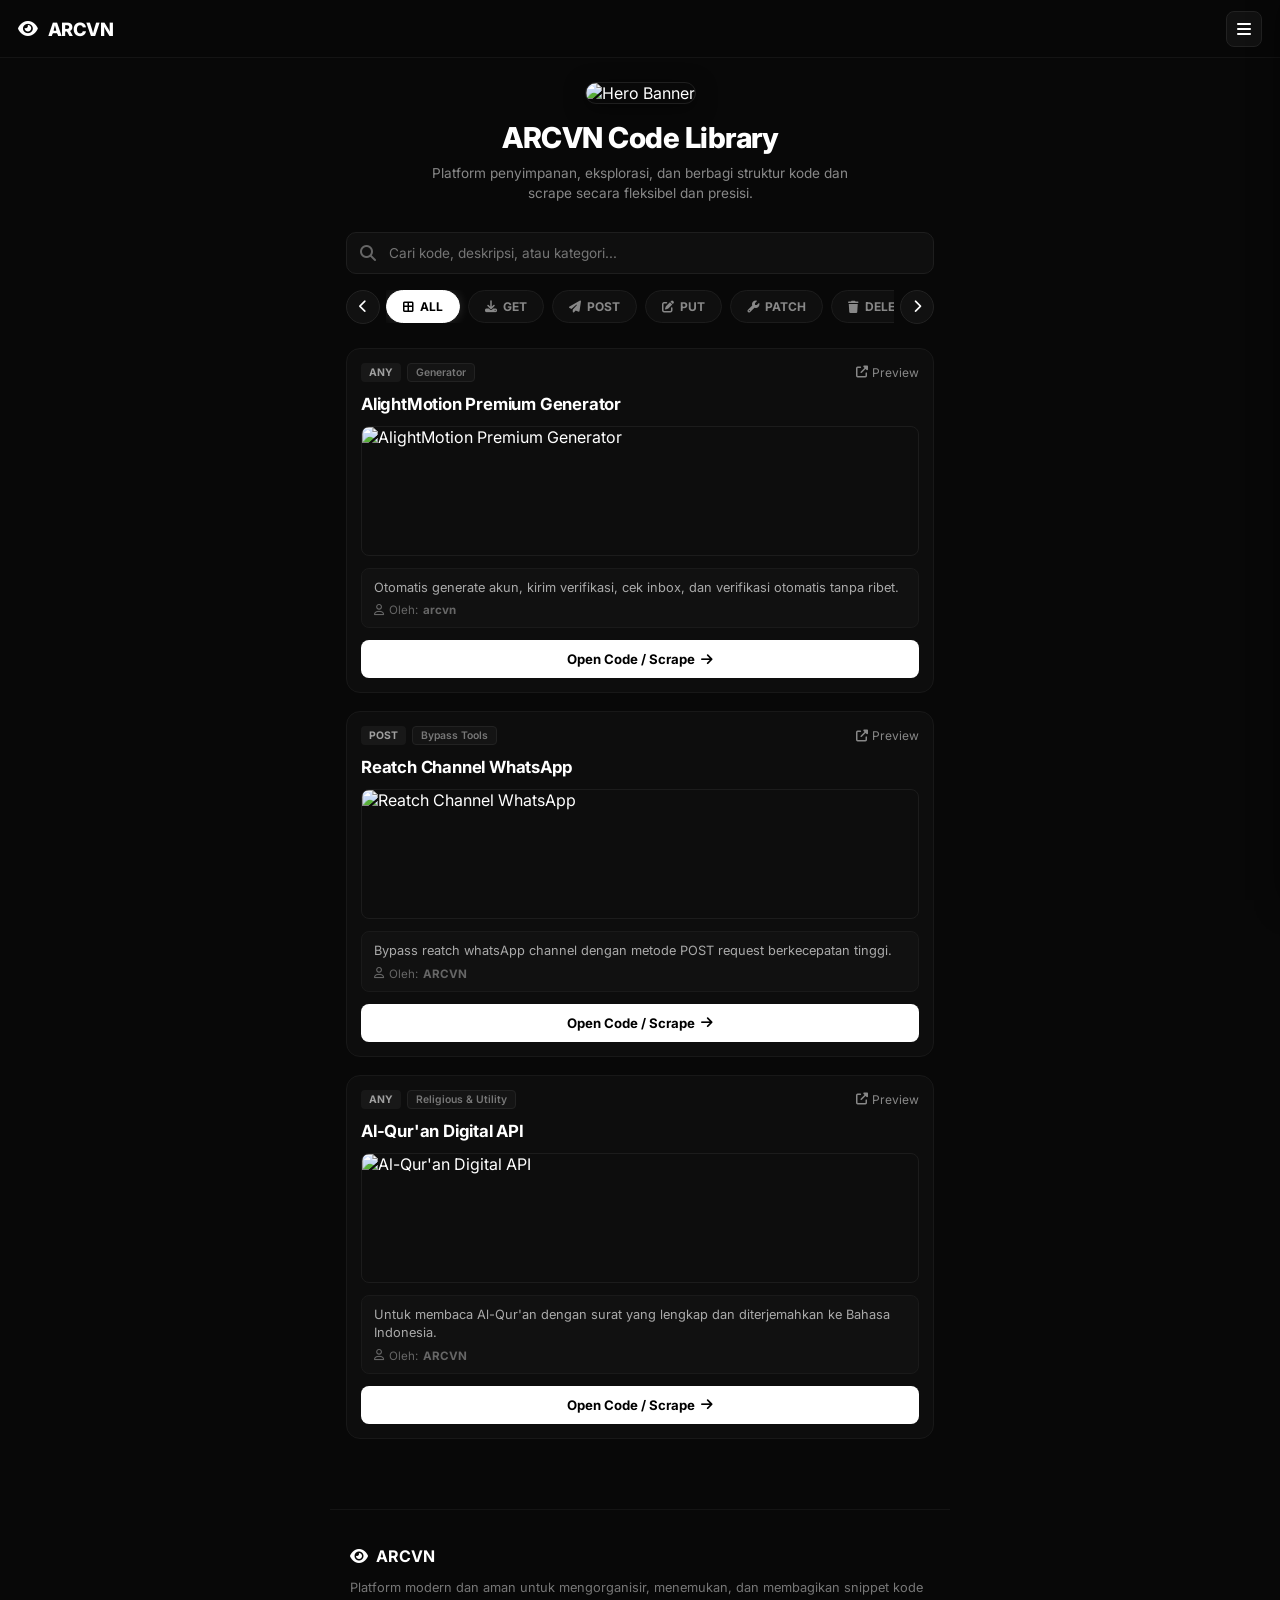
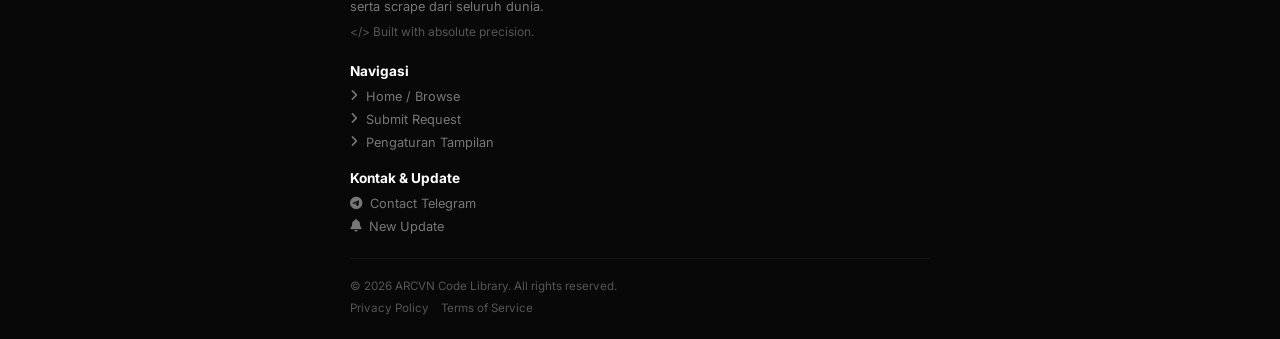
==== commit f26acc91: "Update index.html" ====
--- a/index.html
+++ b/index.html
@@ -648,7 +648,7 @@
   <main class="container">
     <section class="hero-section">
       <!-- JPG GAMBAR DI ATAS PENJELASAN UTAMA -->
-      <img src="https://images.unsplash.com/photo-1550745165-9bc0b252726f?auto=format&fit=crop&w=800&q=80" alt="Hero Banner" class="hero-jpg-banner">
+      <img src="https://files.catbox.moe/sx6u7w.jpg" alt="Hero Banner" class="hero-jpg-banner">
       
       <h1 class="hero-title">ARCVN Code Library</h1>
       <p class="hero-subtitle">
